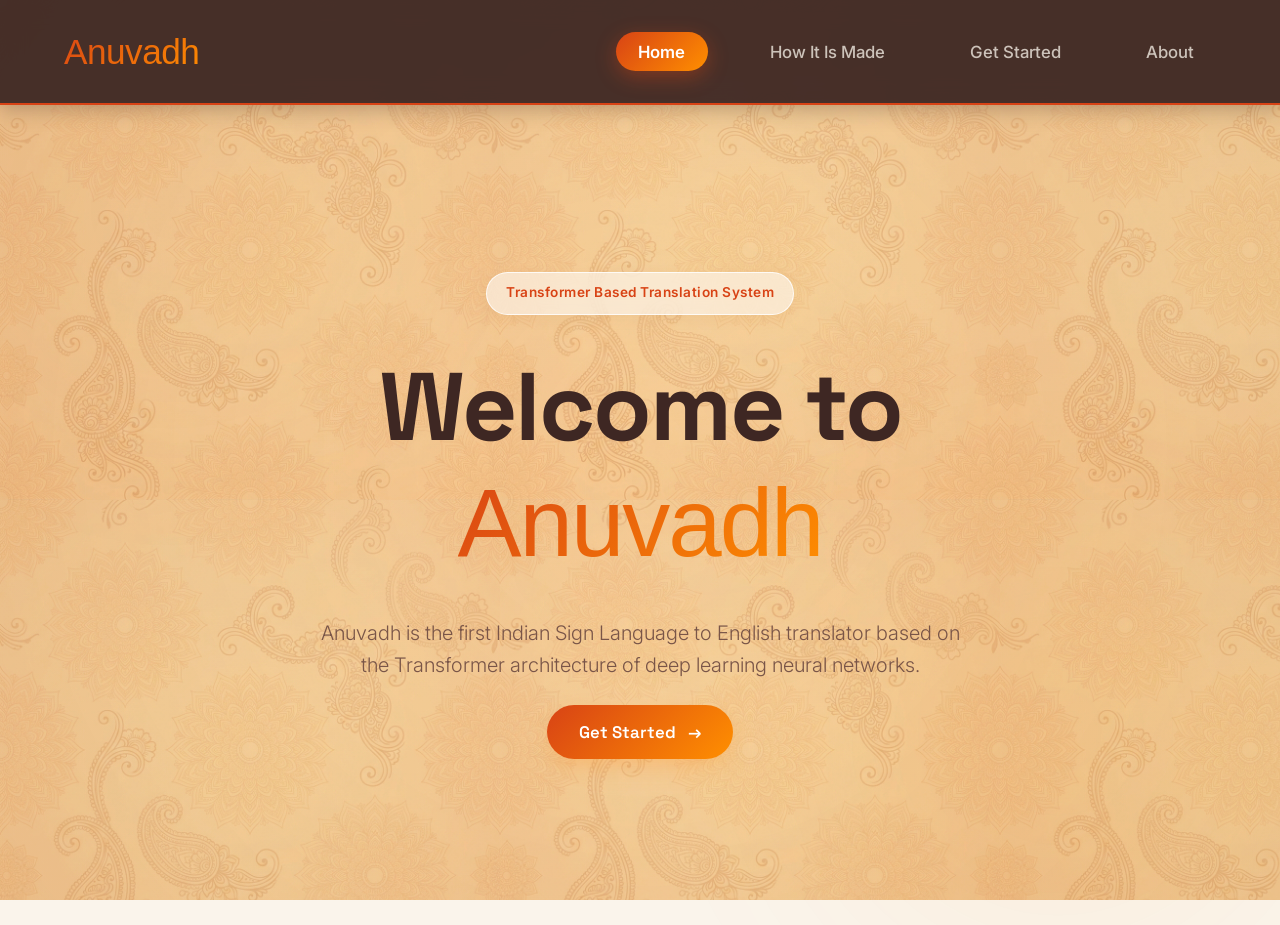
==== anuvadh/index.html @ 2e559d0c "first commit" ====
<!DOCTYPE html>
<html lang="en">
<head>
    <meta charset="UTF-8">
    <meta name="viewport" content="width=device-width, initial-scale=1.0">
    <meta name="description" content="Anuvadh - Transformer Based Sign Language Translation System">
    <title>Anuvadh - Sign Language Translation</title>
    <!-- Google Fonts -->
    <link rel="preconnect" href="https://fonts.googleapis.com">
    <link rel="preconnect" href="https://fonts.gstatic.com" crossorigin>
    <link href="https://fonts.googleapis.com/css2?family=Space+Grotesk:wght@400;600;700&family=Inter:wght@300;400;500;600&display=swap" rel="stylesheet">
    <link rel="stylesheet" href="css/style.css">
</head>
<body class="dark-theme">
    <!-- Ambient Background Blobs -->
    <div class="blob blob-1"></div>
    <div class="blob blob-2"></div>
    <div class="blob blob-3"></div>

    <!-- Navigation -->
    <nav class="navbar glass">
        <div class="logo">
            <span class="gradient-text">Anuvadh</span>
        </div>
        <ul class="nav-links">
            <li><a href="index.html" class="active">Home</a></li>
            <li><a href="how-it-is-made.html">How It Is Made</a></li>
            <li><a href="get-started.html">Get Started</a></li>
            <li><a href="about.html">About</a></li>
        </ul>
    </nav>

    <!-- Main Hero Section -->
    <main class="hero-section">
        <div class="hero-content">
            <div class="badge glass fade-in">Transformer Based Translation System</div>
            <h1 class="fade-in fade-up">Welcome to <span class="gradient-text">Anuvadh</span></h1>
            <p class="fade-in fade-up delay-1">Anuvadh is the first Indian Sign Language to English translator based on the Transformer architecture of deep learning neural networks.</p>
            <div class="cta-container fade-in fade-up delay-2">
                <a href="get-started.html" class="btn btn-primary cta-btn">
                    Get Started <span class="arrow">→</span>
                </a>
            </div>
        </div>
    </main>

    <script src="js/main.js"></script>
</body>
</html>
---- anuvadh/css/style.css ----
@import url('https://fonts.cdnfonts.com/css/samarkan');

/* Core Design Variables */
:root {
    --bg-color: #FAF4EB; /* Sandalwood Beige */
    --text-primary: #3E2723; /* Earthy Dark Brown (Kohl) */
    --text-secondary: #795548; /* Warm Brown */
    --primary: #D84315; /* Terracotta / Rust */
    --primary-hover: #BF360C;
    --secondary: #FF8F00; /* Saffron / Marigold */
    --glass-bg: rgba(255, 255, 255, 0.55);
    --glass-border: rgba(255, 255, 255, 0.8);
    --font-heading: 'Space Grotesk', sans-serif;
    --font-body: 'Inter', sans-serif;
}

* {
    margin: 0;
    padding: 0;
    box-sizing: border-box;
}

body {
    background-color: var(--bg-color);
    /* AI Generated beautiful traditional saffron seamless background */
    background-image: url('../assets/bg.png');
    background-size: 500px auto;
    background-repeat: repeat;
    background-attachment: fixed;
    color: var(--text-primary);
    font-family: var(--font-body);
    min-height: 100vh;
    overflow-x: hidden;
    position: relative;
    line-height: 1.6;
}

body::before {
    content: '';
    position: fixed;
    top: 0; left: 0; right: 0; bottom: 0;
    background: radial-gradient(circle at center, transparent 0%, rgba(139, 69, 19, 0.1) 100%);
    pointer-events: none;
    z-index: -1;
}

/* Background Blobs for Visual Aesthetics */
.blob {
    position: fixed;
    border-radius: 50%;
    filter: blur(90px);
    z-index: -2;
    opacity: 0.5;
    animation: float 15s ease-in-out infinite alternate;
    pointer-events: none;
}

.blob-1 {
    top: -10%;
    left: -10%;
    width: 600px;
    height: 600px;
    background: radial-gradient(circle, rgba(216,67,21,0.12) 0%, transparent 70%);
}

.blob-2 {
    bottom: -20%;
    right: -10%;
    width: 700px;
    height: 700px;
    background: radial-gradient(circle, rgba(255,143,0,0.15) 0%, transparent 70%);
    animation-delay: -5s;
    animation-direction: alternate-reverse;
}

.blob-3 {
    top: 30%;
    left: 40%;
    width: 400px;
    height: 400px;
    background: radial-gradient(circle, rgba(139,69,19,0.08) 0%, transparent 70%);
    animation-duration: 20s;
}

@keyframes float {
    0% { transform: translate(0, 0) scale(1); }
    33% { transform: translate(50px, -30px) scale(1.05); }
    66% { transform: translate(-30px, 50px) scale(0.95); }
    100% { transform: translate(20px, 30px) scale(1.1); }
}

/* Glassmorphism Utilities */
.glass {
    background: var(--glass-bg);
    backdrop-filter: blur(16px);
    -webkit-backdrop-filter: blur(16px);
    border: 1px solid var(--glass-border);
    box-shadow: 0 8px 32px 0 rgba(139, 69, 19, 0.08); /* warm earthy shadow */
}

/* Navbar */
.navbar {
    display: flex;
    justify-content: space-between;
    align-items: center;
    padding: 1.25rem 5%;
    position: sticky;
    top: 0;
    z-index: 100;
}

.navbar.glass {
    background: rgba(62, 39, 35, 0.95); /* Deep Earthy Brown */
    backdrop-filter: blur(12px);
    border: none;
    border-bottom: 2px solid var(--primary);
    box-shadow: 0 4px 20px rgba(62, 39, 35, 0.3);
}

.logo {
    font-family: var(--font-heading);
    font-size: 2.2rem;
    font-weight: 700;
    letter-spacing: -0.5px;
}

.gradient-text {
    background: linear-gradient(135deg, var(--primary), var(--secondary));
    -webkit-background-clip: text;
    background-clip: text;
    color: transparent;
    display: inline-block;
    font-family: 'Samarkan', sans-serif;
    font-weight: normal;
    padding-top: 0.1em;
    padding-bottom: 0.1em;
}

.nav-links {
    list-style: none;
    display: flex;
    gap: 2.5rem;
}

.nav-links a {
    color: rgba(250, 244, 235, 0.75);
    text-decoration: none;
    font-weight: 500;
    transition: all 0.3s cubic-bezier(0.4, 0, 0.2, 1);
    font-size: 1.05rem;
    padding: 0.6rem 1.4rem;
    border-radius: 30px;
    position: relative;
    z-index: 1;
}

.nav-links a::before {
    content: '';
    position: absolute;
    top: 0; left: 0; right: 0; bottom: 0;
    border-radius: 30px;
    background: linear-gradient(135deg, var(--primary), var(--secondary));
    z-index: -1;
    opacity: 0;
    transform: scale(0.85);
    transition: all 0.3s cubic-bezier(0.4, 0, 0.2, 1);
}

.nav-links a:hover {
    color: #ffffff;
}

.nav-links a:hover::before, .nav-links a.active::before {
    opacity: 1;
    transform: scale(1);
    box-shadow: 0 6px 20px rgba(216, 67, 21, 0.4);
}

.nav-links a.active {
    color: #ffffff;
    font-weight: 600;
}

/* Typography Base */
h1, h2, h3 {
    font-family: var(--font-heading);
}

/* Hero Section */
.hero-section {
    min-height: calc(100vh - 80px);
    display: flex;
    align-items: center;
    justify-content: center;
    padding: 2rem 5%;
    text-align: center;
}

.hero-content {
    max-width: 900px;
    display: flex;
    flex-direction: column;
    align-items: center;
    gap: 1.5rem;
}

.badge {
    padding: 0.6rem 1.2rem;
    border-radius: 30px;
    font-size: 0.85rem;
    font-weight: 600;
    letter-spacing: 0.5px;
    color: var(--primary);
    margin-bottom: 1rem;
    box-shadow: 0 4px 15px rgba(139,69,19,0.05);
}

.hero-section h1 {
    font-size: clamp(3.5rem, 8vw, 6rem);
    line-height: 1.1;
    font-weight: 700;
    letter-spacing: -2px;
}

.hero-section p {
    font-size: 1.25rem;
    color: var(--text-secondary);
    max-width: 650px;
    margin-top: 0.5rem;
    font-weight: 300;
}

/* Button Styles */
.btn {
    display: inline-flex;
    align-items: center;
    gap: 0.75rem;
    padding: 0.85rem 2rem;
    border-radius: 40px;
    font-weight: 600;
    font-size: 1.05rem;
    text-decoration: none;
    transition: all 0.3s cubic-bezier(0.4, 0, 0.2, 1);
    font-family: var(--font-heading);
    cursor: pointer;
    overflow: hidden;
    position: relative;
    z-index: 1;
}

.btn-primary {
    background: linear-gradient(135deg, var(--primary), var(--secondary));
    color: white;
    border: none;
    box-shadow: 0 10px 25px -5px rgba(255, 153, 51, 0.4);
}

.btn-primary::before {
    content: '';
    position: absolute;
    top: 0; left: 0; right: 0; bottom: 0;
    background: linear-gradient(135deg, var(--secondary), var(--primary));
    z-index: -1;
    transition: opacity 0.4s ease;
    opacity: 0;
}

.btn-primary:hover {
    transform: translateY(-3px) scale(1.02);
    box-shadow: 0 15px 30px -5px rgba(255, 153, 51, 0.5);
}

.btn-primary:hover::before {
    opacity: 1;
}

.arrow {
    transition: transform 0.3s ease;
}

.btn:hover .arrow {
    transform: translateX(6px);
}

/* Page Containers */
.container {
    max-width: 1200px;
    margin: 0 auto;
    padding: 4rem 5%;
}

.content-card {
    border-radius: 24px;
    padding: 4rem 3rem;
    text-align: center;
    box-shadow: 0 20px 40px rgba(0,0,0,0.3);
}

.content-card h2 {
    font-size: 2.5rem;
    margin-bottom: 1rem;
    letter-spacing: -1px;
}

.content-card p {
    color: var(--text-secondary);
    margin-bottom: 3rem;
    font-size: 1.1rem;
    max-width: 700px;
    margin-left: auto;
    margin-right: auto;
}

/* Skeleton Placeholder UI */
.placeholder-box {
    background: rgba(216,67,21,0.03);
    border: 1px dashed rgba(216,67,21,0.2);
    border-radius: 16px;
    padding: 4rem 2rem;
    display: flex;
    flex-direction: column;
    align-items: center;
    gap: 1.5rem;
    transition: background 0.3s ease;
}

.placeholder-box:hover {
    background: rgba(216,67,21,0.06);
}

.loader {
    width: 40px;
    height: 40px;
    border: 3px solid rgba(216,67,21,0.1);
    border-top-color: var(--primary);
    border-radius: 50%;
    animation: spin 1s cubic-bezier(0.5, 0, 0.5, 1) infinite;
}

@keyframes spin {
    to { transform: rotate(360deg); }
}

/* Smooth Entrance Animations */
.fade-in {
    opacity: 0;
    transform: translateY(20px);
    transition: opacity 1s cubic-bezier(0.16, 1, 0.3, 1), transform 1s cubic-bezier(0.16, 1, 0.3, 1);
}

.fade-in.visible {
    opacity: 1;
    transform: translateY(0);
}

.delay-1 { transition-delay: 0.15s; }
.delay-2 { transition-delay: 0.3s; }

/* Article Layout */
.article-card {
    border-radius: 24px;
    padding: 3rem 4rem;
    text-align: left;
    box-shadow: 0 8px 32px 0 rgba(139, 69, 19, 0.08);
    margin-bottom: 2rem;
    transition: all 0.4s cubic-bezier(0.165, 0.84, 0.44, 1);
    position: relative;
    z-index: 1;
    overflow: hidden;
}

.article-card::before {
    content: '';
    position: absolute;
    top: 0; left: 0; width: 6px; height: 100%;
    background: linear-gradient(to bottom, var(--primary), var(--secondary));
    transform: scaleY(0);
    transform-origin: center;
    transition: transform 0.4s cubic-bezier(0.165, 0.84, 0.44, 1);
}

.article-card:hover {
    transform: translateY(-8px);
    box-shadow: 0 20px 45px rgba(139, 69, 19, 0.15);
    background: rgba(255, 255, 255, 0.7);
}

.article-card:hover::before {
    transform: scaleY(1);
}

.article-card h2 {
    font-size: 2.2rem;
    margin-bottom: 1.5rem;
    padding-bottom: 0.8rem;
    border-bottom: 2px solid rgba(216, 67, 21, 0.1);
    color: var(--primary);
    font-family: var(--font-heading);
    font-weight: 700;
    letter-spacing: -0.5px;
}

.article-card h3 {
    font-size: 1.25rem;
    margin-top: 2.5rem;
    margin-bottom: 1rem;
    color: var(--secondary);
    text-transform: uppercase;
    letter-spacing: 1.5px;
    font-weight: 600;
}

.article-card p {
    color: var(--text-primary);
    margin-bottom: 1.2rem;
    font-size: 1.1rem;
    line-height: 1.8;
}

.article-card ul {
    margin-left: 2rem;
    margin-bottom: 1.5rem;
    color: var(--text-primary);
}

.article-card li {
    margin-bottom: 0.5rem;
    line-height: 1.6;
}

.article-card li strong {
    color: var(--primary);
    font-weight: 600;
}

/* Responsive adjustments */
@media (max-width: 768px) {
    .navbar {
        flex-direction: column;
        gap: 1rem;
        padding-bottom: 1rem;
    }
    
    .nav-links {
        width: 100%;
        justify-content: center;
        gap: 1.5rem;
    }
    
    .hero-section h1 {
        font-size: 3rem;
        letter-spacing: -1px;
    }
    
    .content-card {
        padding: 2.5rem 1.5rem;
    }

    .blob {
        display: none; /* remove blobs on mobile for performance */
    }
}
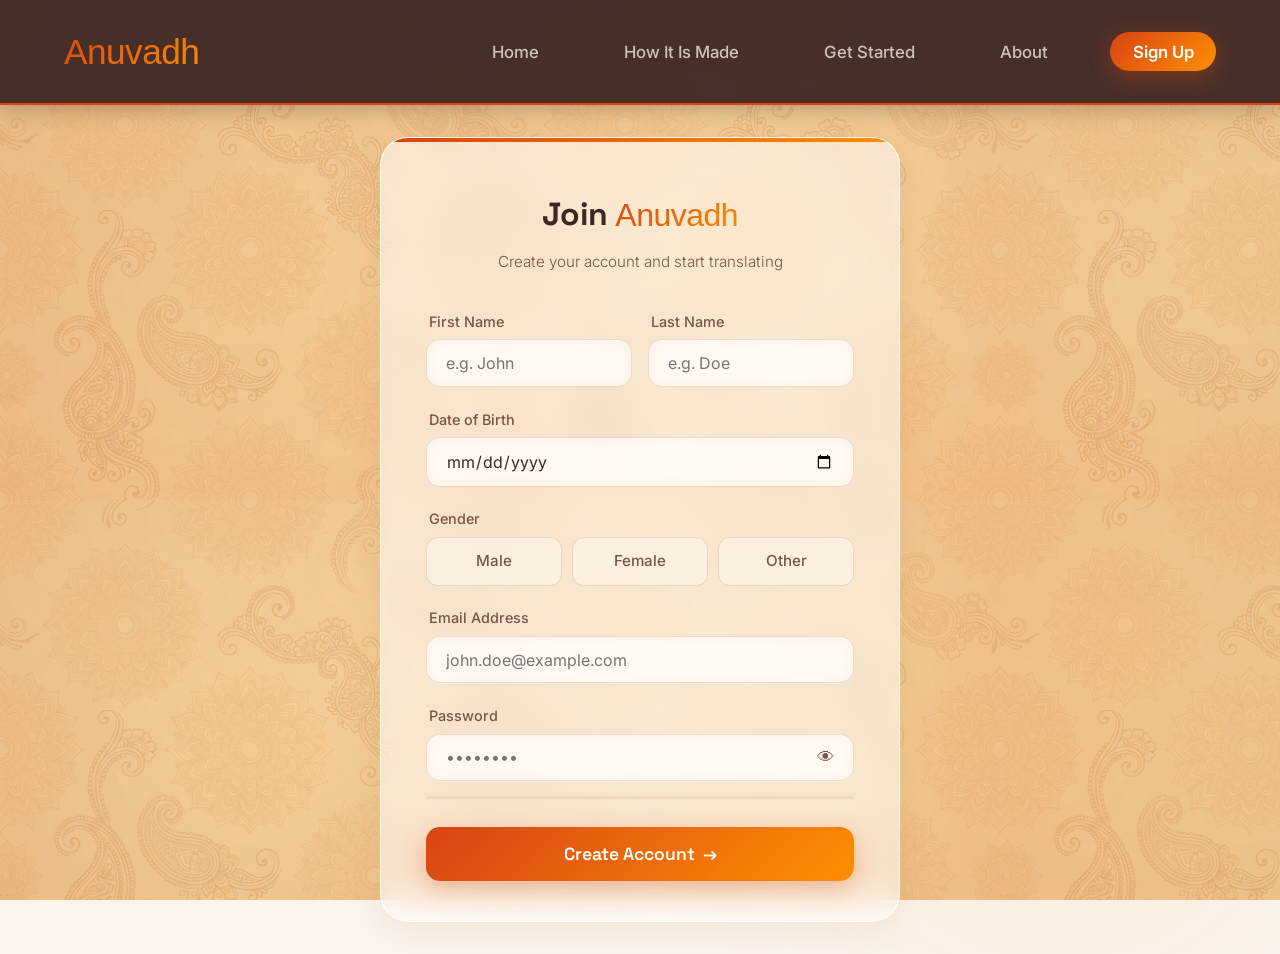
==== commit 489d4069: "Addded Signup page" ====
--- a/anuvadh/index.html
+++ b/anuvadh/index.html
@@ -27,6 +27,7 @@
             <li><a href="how-it-is-made.html">How It Is Made</a></li>
             <li><a href="get-started.html">Get Started</a></li>
             <li><a href="about.html">About</a></li>
+            <li><a href="signup.html">Sign Up</a></li>
         </ul>
     </nav>
 
